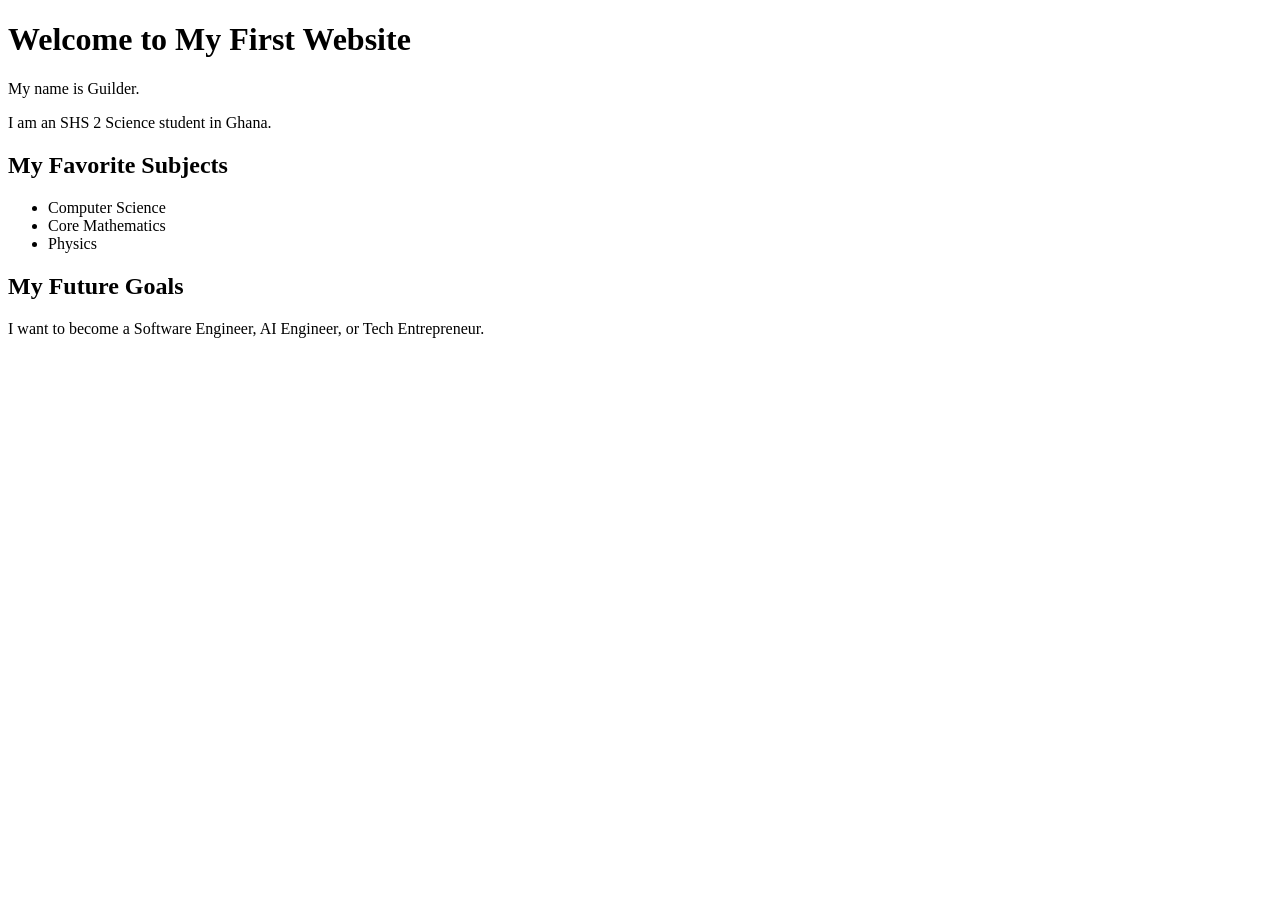
==== index.html @ b6592d39 "Create index.html" ====
<!DOCTYPE html>
<html>
<head>
    <title>My First Website</title>
</head>
<body>
    <h1>Welcome to My First Website</h1>

    <p>My name is Guilder.</p>

    <p>I am an SHS 2 Science student in Ghana.</p>

    <h2>My Favorite Subjects</h2>

    <ul>
        <li>Computer Science</li>
        <li>Core Mathematics</li>
        <li>Physics</li>
    </ul>

    <h2>My Future Goals</h2>

    <p>I want to become a Software Engineer, AI Engineer, or Tech Entrepreneur.</p>
</body>
</html>
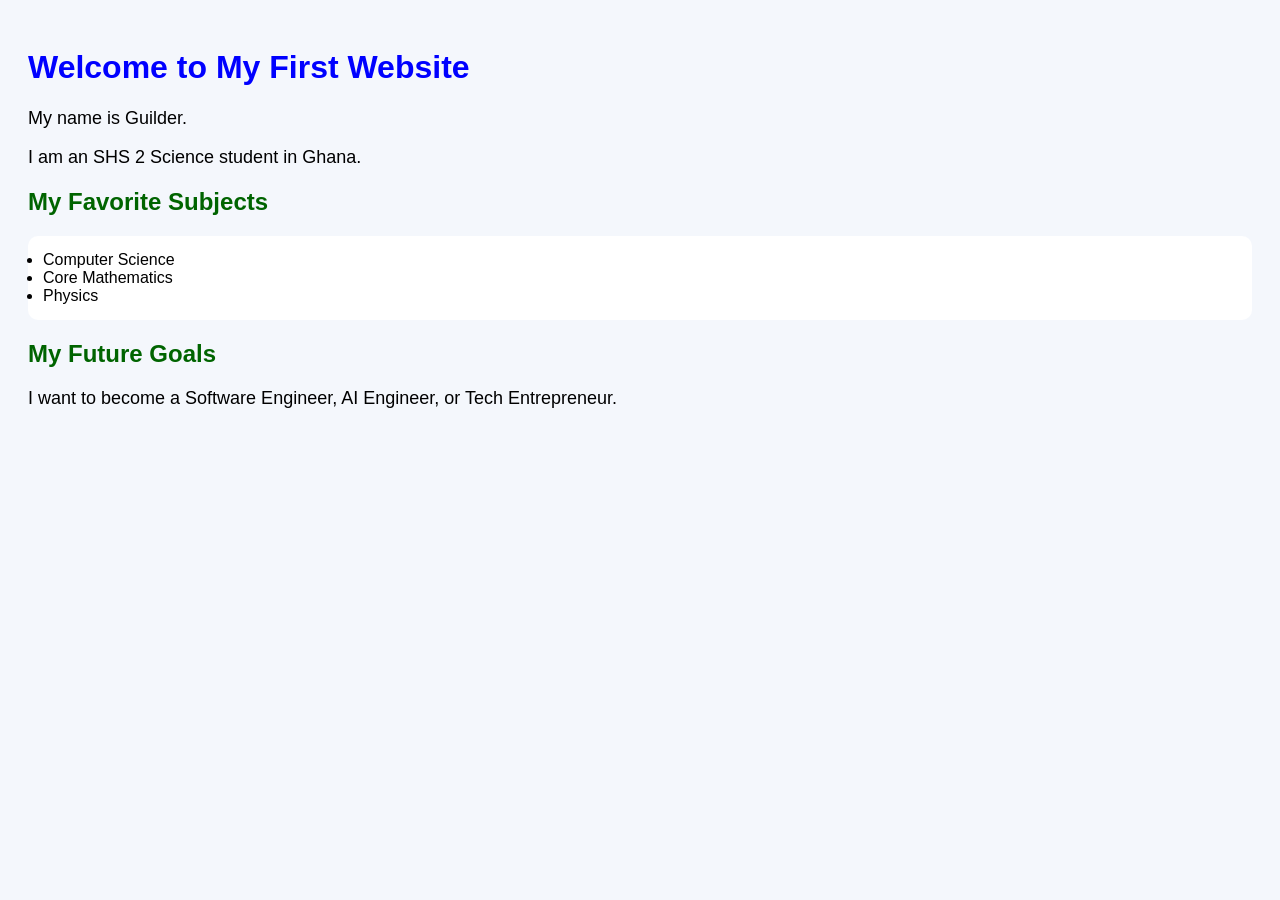
==== commit 9fcff7a4: "Update index.html" ====
--- a/index.html
+++ b/index.html
@@ -2,6 +2,7 @@
 <html>
 <head>
     <title>My First Website</title>
+    <link rel="stylesheet"href="style.css">
 </head>
 <body>
     <h1>Welcome to My First Website</h1>
--- a/style.css
+++ b/style.css
@@ -0,0 +1,23 @@
+body {
+    font-family: Arial, sans-serif;
+    background-color: #f4f7fc;
+    padding: 20px;
+}
+
+h1 {
+    color: blue;
+}
+
+h2 {
+    color: darkgreen;
+}
+
+p {
+    font-size: 18px;
+}
+
+ul {
+    background: white;
+    padding: 15px;
+    border-radius: 10px;
+}
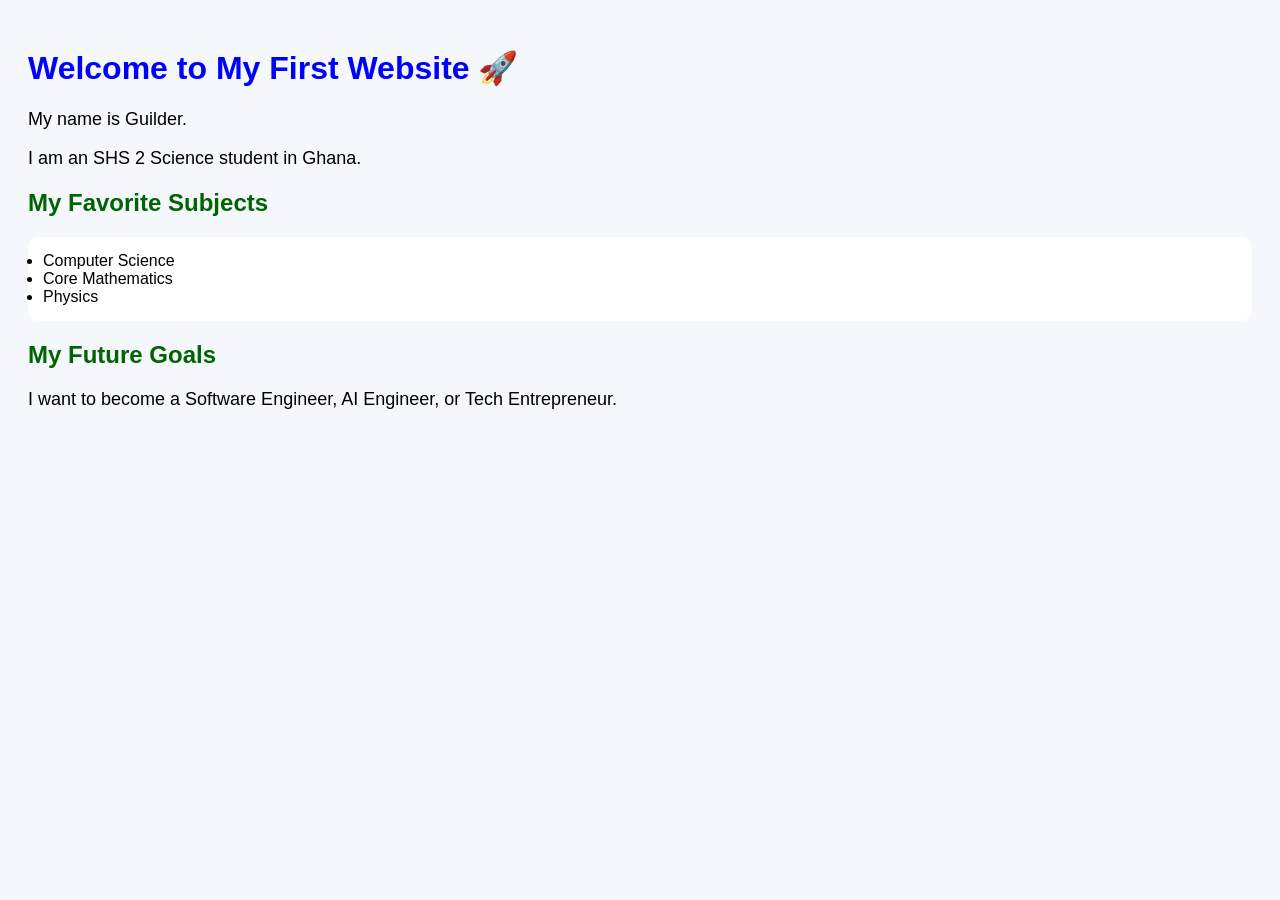
==== commit aecbde09: "Update index.html" ====
--- a/index.html
+++ b/index.html
@@ -5,7 +5,7 @@
     <link rel="stylesheet"href="style.css">
 </head>
 <body>
-    <h1>Welcome to My First Website</h1>
+    <h1>Welcome to My First Website 🚀</h1>
 
     <p>My name is Guilder.</p>
 
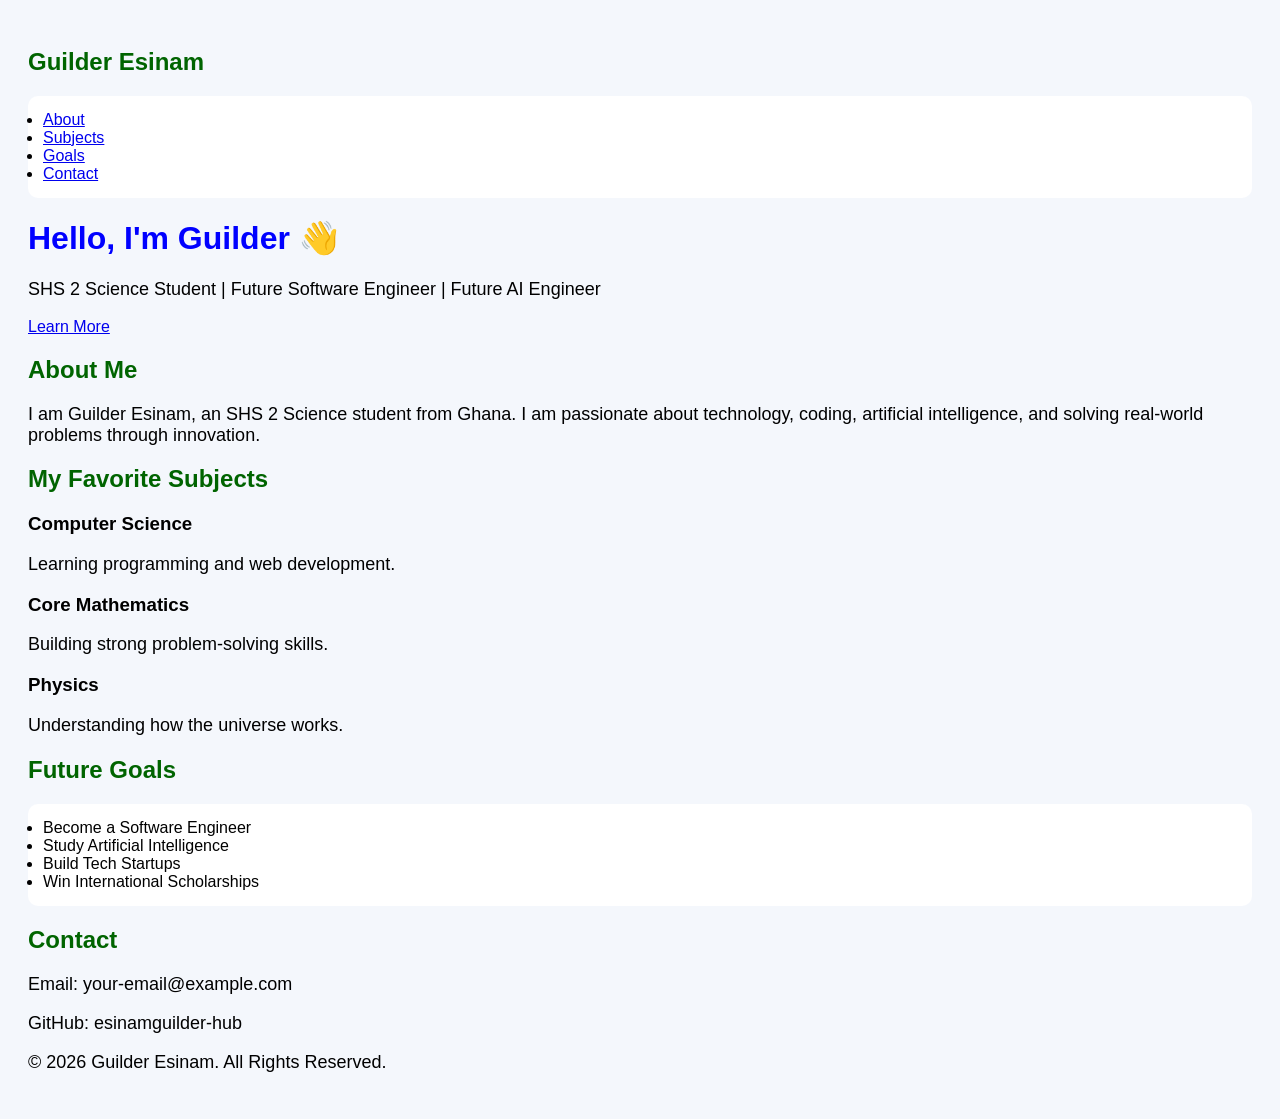
==== commit aa2674d0: "Update index.html" ====
--- a/index.html
+++ b/index.html
@@ -1,26 +1,84 @@
 <!DOCTYPE html>
-<html>
+<html lang="en">
 <head>
-    <title>My First Website</title>
-    <link rel="stylesheet"href="style.css">
+<meta charset="UTF-8">
+<meta name="viewport" content="width=device-width, initial-scale=1.0">
+<title>Guilder Esinam | Portfolio</title>
+<link rel="stylesheet" href="style.css">
 </head>
+
 <body>
-    <h1>Welcome to My First Website 🚀</h1>
 
-    <p>My name is Guilder.</p>
+<header>
+    <nav>
+        <h2>Guilder Esinam</h2>
+        <ul>
+            <li><a href="#about">About</a></li>
+            <li><a href="#subjects">Subjects</a></li>
+            <li><a href="#goals">Goals</a></li>
+            <li><a href="#contact">Contact</a></li>
+        </ul>
+    </nav>
 
-    <p>I am an SHS 2 Science student in Ghana.</p>
+    <div class="hero">
+        <h1>Hello, I'm Guilder 👋</h1>
+        <p>SHS 2 Science Student | Future Software Engineer | Future AI Engineer</p>
+        <a href="#about" class="btn">Learn More</a>
+    </div>
+</header>
 
+<section id="about">
+    <h2>About Me</h2>
+    <p>
+        I am Guilder Esinam, an SHS 2 Science student from Ghana.
+        I am passionate about technology, coding, artificial intelligence,
+        and solving real-world problems through innovation.
+    </p>
+</section>
+
+<section id="subjects">
     <h2>My Favorite Subjects</h2>
 
+    <div class="cards">
+
+        <div class="card">
+            <h3>Computer Science</h3>
+            <p>Learning programming and web development.</p>
+        </div>
+
+        <div class="card">
+            <h3>Core Mathematics</h3>
+            <p>Building strong problem-solving skills.</p>
+        </div>
+
+        <div class="card">
+            <h3>Physics</h3>
+            <p>Understanding how the universe works.</p>
+        </div>
+
+    </div>
+</section>
+
+<section id="goals">
+    <h2>Future Goals</h2>
+
     <ul>
-        <li>Computer Science</li>
-        <li>Core Mathematics</li>
-        <li>Physics</li>
+        <li>Become a Software Engineer</li>
+        <li>Study Artificial Intelligence</li>
+        <li>Build Tech Startups</li>
+        <li>Win International Scholarships</li>
     </ul>
+</section>
 
-    <h2>My Future Goals</h2>
+<section id="contact">
+    <h2>Contact</h2>
+    <p>Email: your-email@example.com</p>
+    <p>GitHub: esinamguilder-hub</p>
+</section>
 
-    <p>I want to become a Software Engineer, AI Engineer, or Tech Entrepreneur.</p>
+<footer>
+    <p>© 2026 Guilder Esinam. All Rights Reserved.</p>
+</footer>
+
 </body>
 </html>
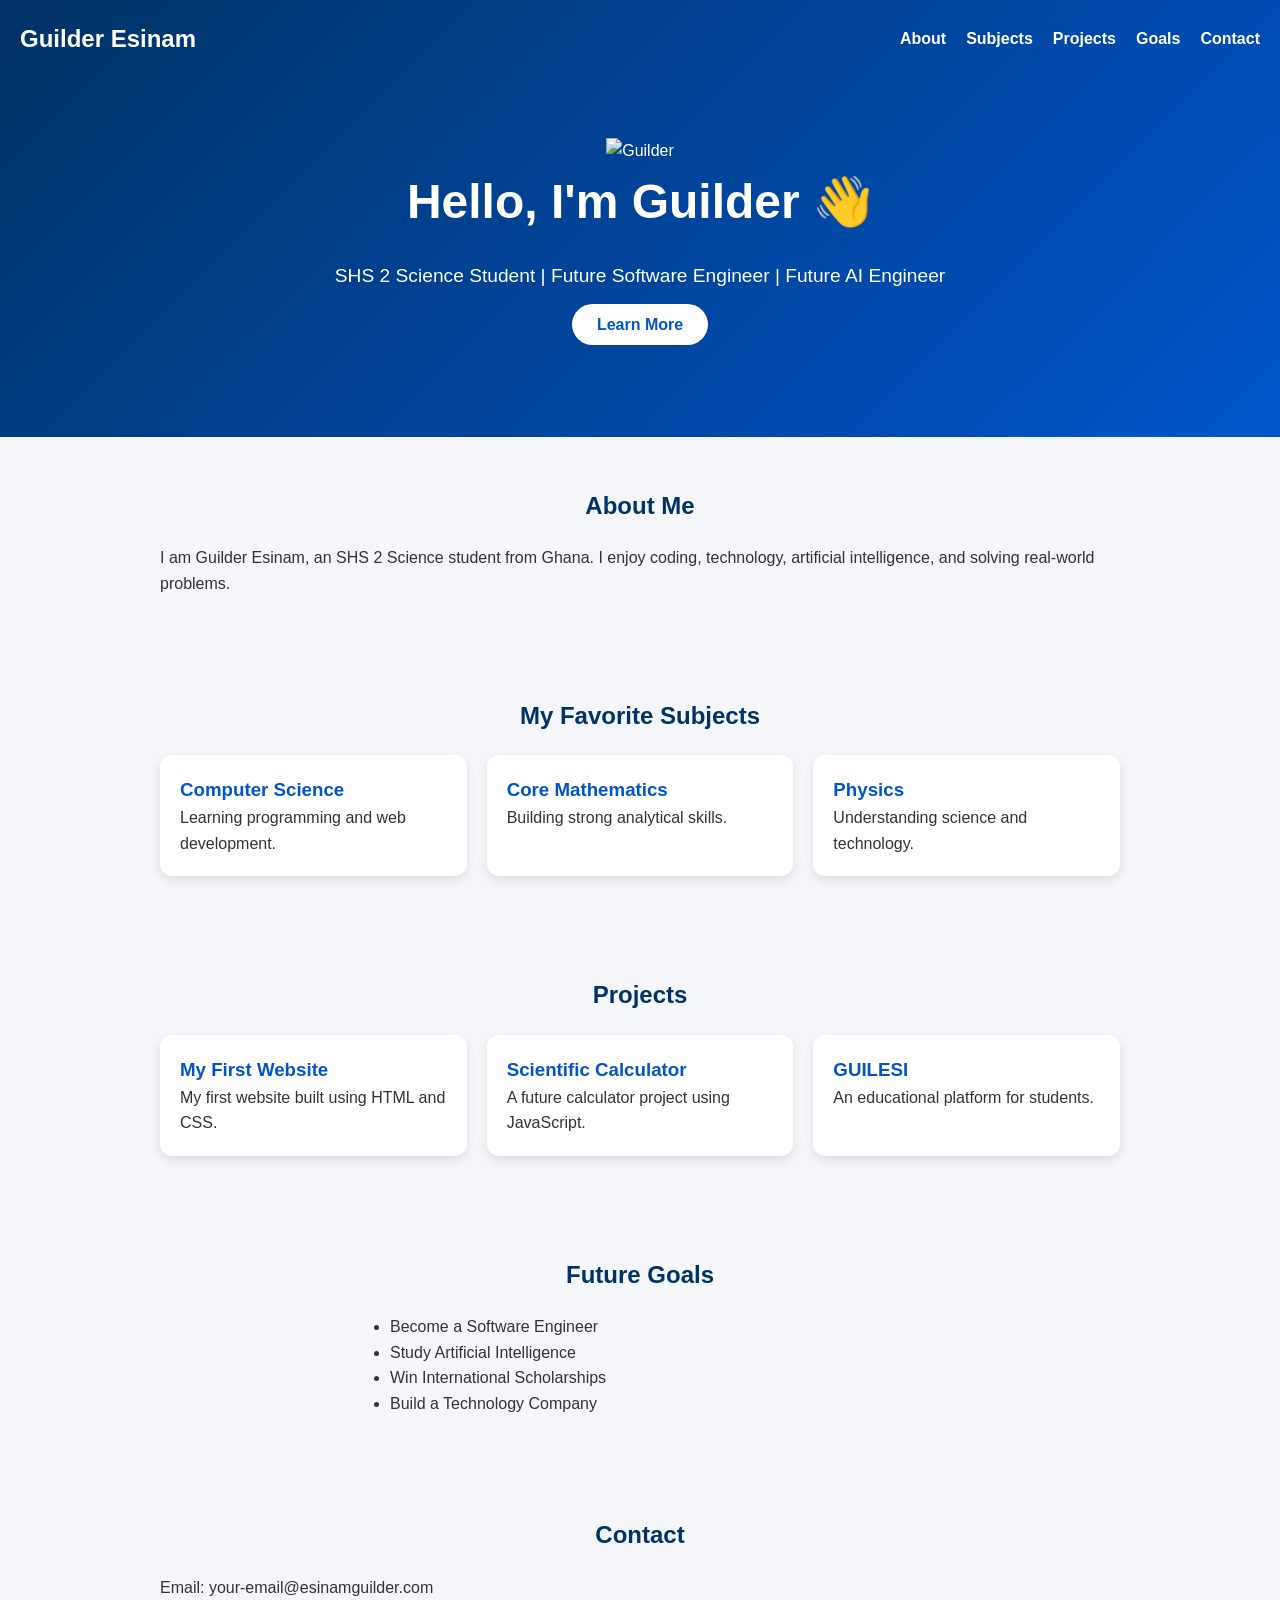
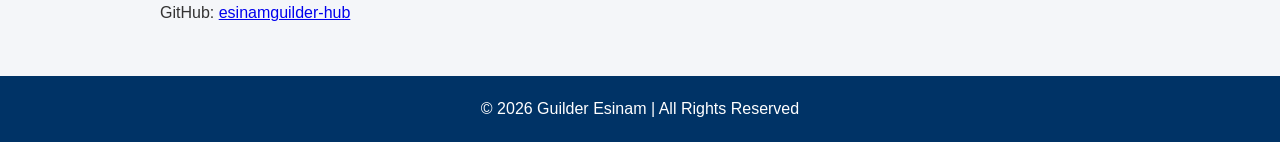
==== commit 869e08fa: "Update index.html" ====
--- a/index.html
+++ b/index.html
@@ -10,75 +10,134 @@
 <body>
 
 <header>
-    <nav>
-        <h2>Guilder Esinam</h2>
-        <ul>
-            <li><a href="#about">About</a></li>
-            <li><a href="#subjects">Subjects</a></li>
-            <li><a href="#goals">Goals</a></li>
-            <li><a href="#contact">Contact</a></li>
-        </ul>
-    </nav>
 
-    <div class="hero">
-        <h1>Hello, I'm Guilder 👋</h1>
-        <p>SHS 2 Science Student | Future Software Engineer | Future AI Engineer</p>
-        <a href="#about" class="btn">Learn More</a>
-    </div>
+<nav>
+<h2>Guilder Esinam</h2>
+
+<ul>
+<li><a href="#about">About</a></li>
+<li><a href="#subjects">Subjects</a></li>
+<li><a href="#projects">Projects</a></li>
+<li><a href="#goals">Goals</a></li>
+<li><a href="#contact">Contact</a></li>
+</ul>
+</nav>
+
+<div class="hero">
+
+<img src="profile.jpg" alt="Guilder" class="profile-pic">
+
+<h1>Hello, I'm Guilder 👋</h1>
+
+<p>
+SHS 2 Science Student |
+Future Software Engineer |
+Future AI Engineer
+</p>
+
+<a href="#about" class="btn">Learn More</a>
+
+</div>
+
 </header>
 
 <section id="about">
-    <h2>About Me</h2>
-    <p>
-        I am Guilder Esinam, an SHS 2 Science student from Ghana.
-        I am passionate about technology, coding, artificial intelligence,
-        and solving real-world problems through innovation.
-    </p>
+
+<h2>About Me</h2>
+
+<p>
+I am Guilder Esinam, an SHS 2 Science student from Ghana.
+I enjoy coding, technology, artificial intelligence,
+and solving real-world problems.
+</p>
+
 </section>
 
 <section id="subjects">
-    <h2>My Favorite Subjects</h2>
 
-    <div class="cards">
+<h2>My Favorite Subjects</h2>
 
-        <div class="card">
-            <h3>Computer Science</h3>
-            <p>Learning programming and web development.</p>
-        </div>
+<div class="cards">
 
-        <div class="card">
-            <h3>Core Mathematics</h3>
-            <p>Building strong problem-solving skills.</p>
-        </div>
+<div class="card">
+<h3>Computer Science</h3>
+<p>Learning programming and web development.</p>
+</div>
 
-        <div class="card">
-            <h3>Physics</h3>
-            <p>Understanding how the universe works.</p>
-        </div>
+<div class="card">
+<h3>Core Mathematics</h3>
+<p>Building strong analytical skills.</p>
+</div>
 
-    </div>
+<div class="card">
+<h3>Physics</h3>
+<p>Understanding science and technology.</p>
+</div>
+
+</div>
+
+</section>
+
+<section id="projects">
+
+<h2>Projects</h2>
+
+<div class="cards">
+
+<div class="card">
+<h3>My First Website</h3>
+<p>My first website built using HTML and CSS.</p>
+</div>
+
+<div class="card">
+<h3>Scientific Calculator</h3>
+<p>A future calculator project using JavaScript.</p>
+</div>
+
+<div class="card">
+<h3>GUILESI</h3>
+<p>An educational platform for students.</p>
+</div>
+
+</div>
+
 </section>
 
 <section id="goals">
-    <h2>Future Goals</h2>
 
-    <ul>
-        <li>Become a Software Engineer</li>
-        <li>Study Artificial Intelligence</li>
-        <li>Build Tech Startups</li>
-        <li>Win International Scholarships</li>
-    </ul>
+<h2>Future Goals</h2>
+
+<ul>
+<li>Become a Software Engineer</li>
+<li>Study Artificial Intelligence</li>
+<li>Win International Scholarships</li>
+<li>Build a Technology Company</li>
+</ul>
+
 </section>
 
 <section id="contact">
-    <h2>Contact</h2>
-    <p>Email: your-email@example.com</p>
-    <p>GitHub: esinamguilder-hub</p>
+
+<h2>Contact</h2>
+
+<p>Email: your-email@esinamguilder.com</p>
+
+<p>
+GitHub:
+<a href="https://github.com/esinamguilder-hub" target="_blank">
+esinamguilder-hub
+</a>
+</p>
+
 </section>
 
 <footer>
-    <p>© 2026 Guilder Esinam. All Rights Reserved.</p>
+
+<p>
+© 2026 Guilder Esinam | All Rights Reserved
+</p>
+
 </footer>
 
 </body>
-</html>
+    </html>
--- a/style.css
+++ b/style.css
@@ -1,23 +1,101 @@
-body {
-    font-family: Arial, sans-serif;
-    background-color: #f4f7fc;
-    padding: 20px;
+*{
+    margin:0;
+    padding:0;
+    box-sizing:border-box;
 }
 
-h1 {
-    color: blue;
+body{
+    font-family:Arial, sans-serif;
+    background:#f4f6f9;
+    color:#333;
+    line-height:1.6;
 }
 
-h2 {
-    color: darkgreen;
+header{
+    background:linear-gradient(135deg,#003366,#0055cc);
+    color:white;
+    padding:20px;
 }
 
-p {
-    font-size: 18px;
+nav{
+    display:flex;
+    justify-content:space-between;
+    align-items:center;
+    flex-wrap:wrap;
 }
 
-ul {
-    background: white;
-    padding: 15px;
-    border-radius: 10px;
+nav ul{
+    list-style:none;
+    display:flex;
+    gap:20px;
 }
+
+nav a{
+    color:white;
+    text-decoration:none;
+    font-weight:bold;
+}
+
+.hero{
+    text-align:center;
+    padding:80px 20px;
+}
+
+.hero h1{
+    font-size:3rem;
+}
+
+.hero p{
+    margin:20px 0;
+    font-size:1.2rem;
+}
+
+.btn{
+    background:white;
+    color:#0055cc;
+    padding:12px 25px;
+    text-decoration:none;
+    border-radius:30px;
+    font-weight:bold;
+}
+
+section{
+    padding:50px 20px;
+    max-width:1000px;
+    margin:auto;
+}
+
+section h2{
+    text-align:center;
+    margin-bottom:20px;
+    color:#003366;
+}
+
+.cards{
+    display:grid;
+    grid-template-columns:repeat(auto-fit,minmax(250px,1fr));
+    gap:20px;
+}
+
+.card{
+    background:white;
+    padding:20px;
+    border-radius:12px;
+    box-shadow:0 4px 10px rgba(0,0,0,0.1);
+}
+
+.card h3{
+    color:#0055cc;
+}
+
+#goals ul{
+    max-width:500px;
+    margin:auto;
+}
+
+footer{
+    text-align:center;
+    background:#003366;
+    color:white;
+    padding:20px;
+}
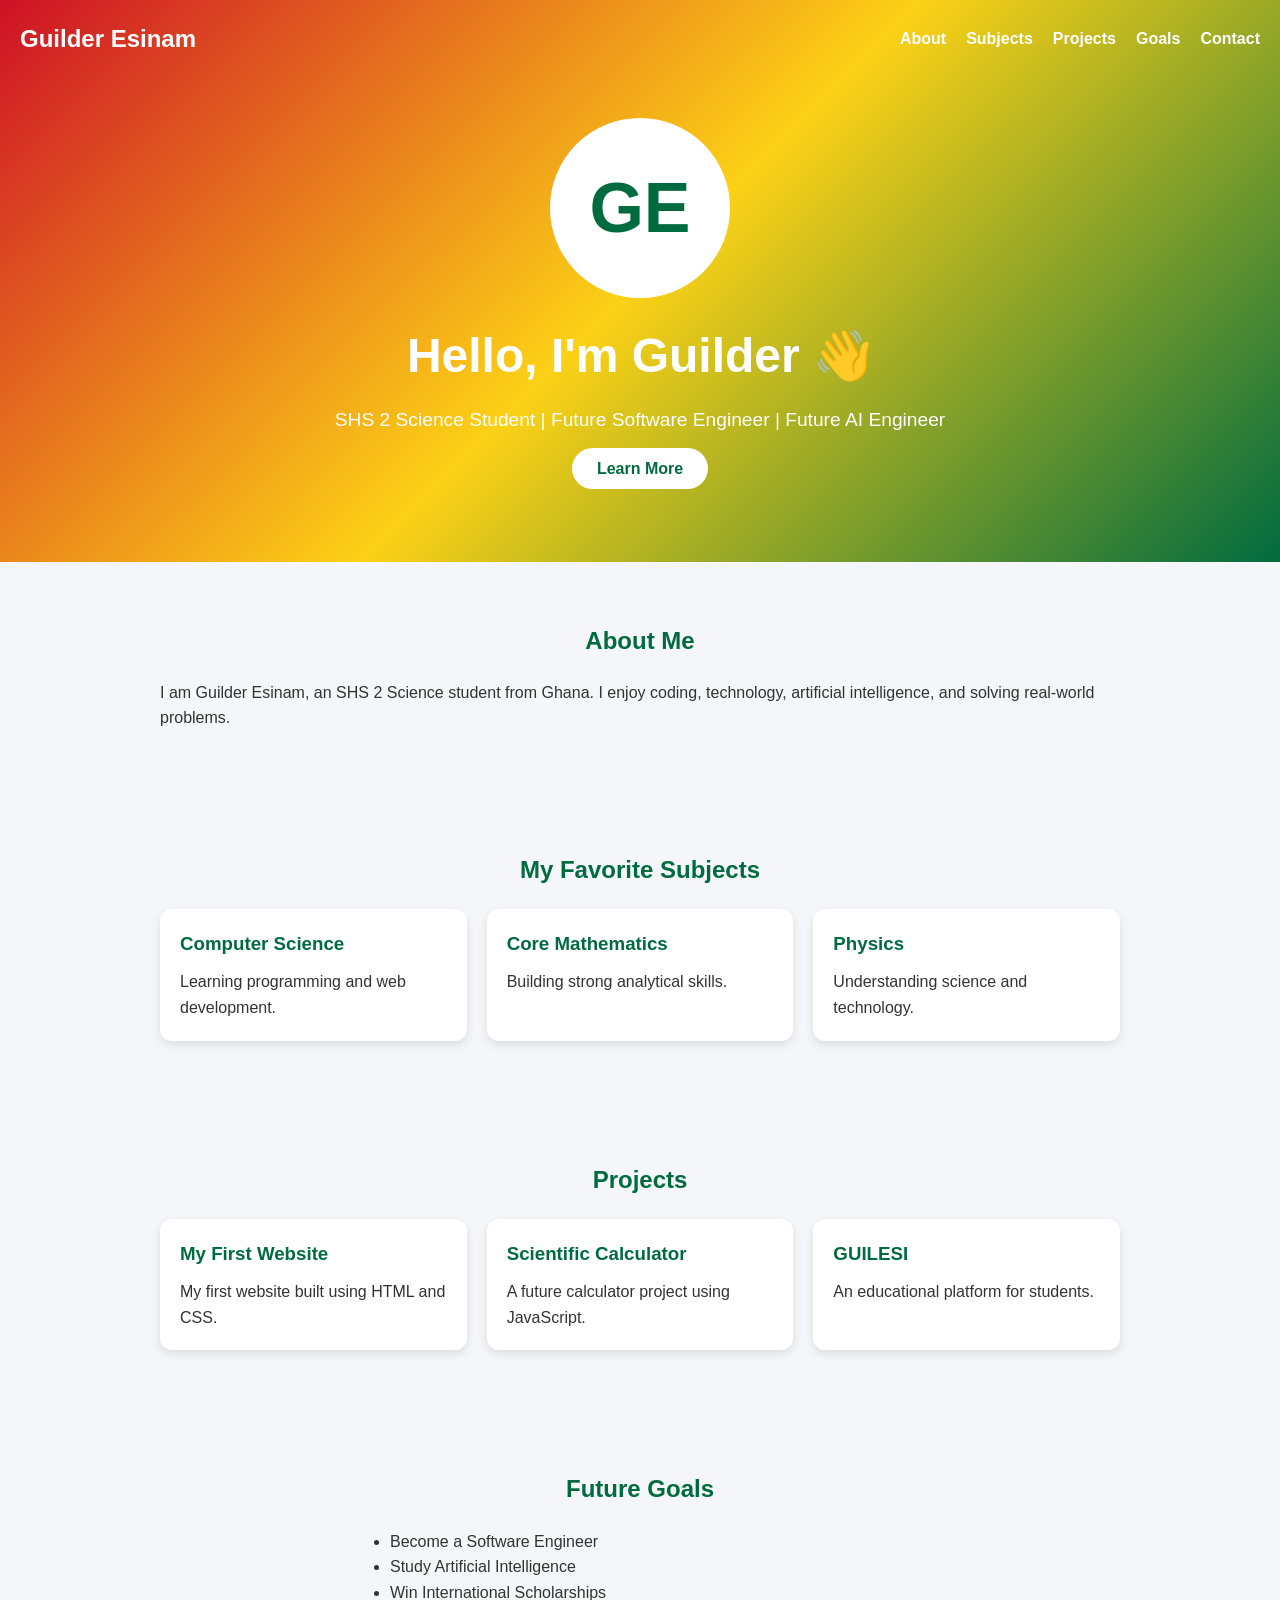
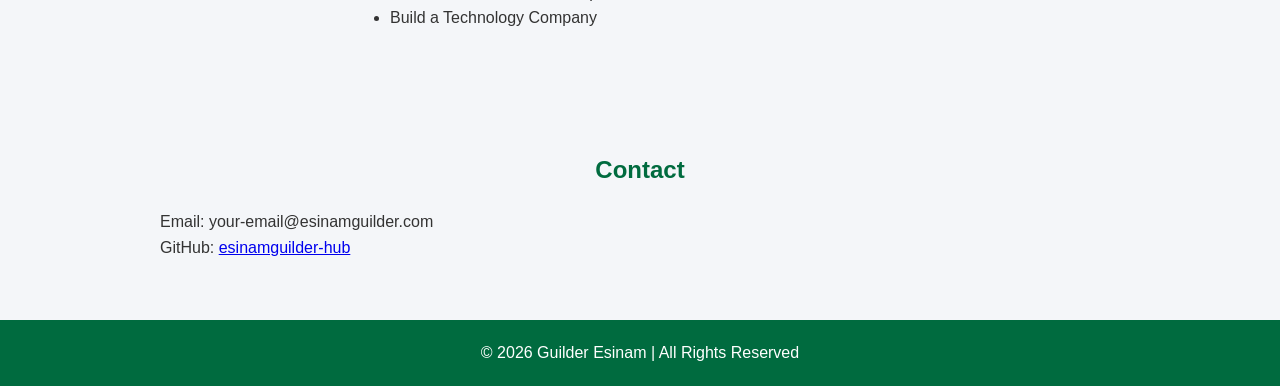
==== commit fd9f0096: "Update index.html" ====
--- a/index.html
+++ b/index.html
@@ -24,8 +24,9 @@
 </nav>
 
 <div class="hero">
+    <div class="avatar">GE</div>
 
-<img src="profile.jpg" alt="Guilder" class="profile-pic">
+
 
 <h1>Hello, I'm Guilder 👋</h1>
 
--- a/style.css
+++ b/style.css
@@ -1,101 +1,131 @@
 *{
-    margin:0;
-    padding:0;
-    box-sizing:border-box;
+margin:0;
+padding:0;
+box-sizing:border-box;
 }
 
 body{
-    font-family:Arial, sans-serif;
-    background:#f4f6f9;
-    color:#333;
-    line-height:1.6;
+font-family:Arial,sans-serif;
+background:#f4f6f9;
+color:#333;
+line-height:1.6;
 }
 
 header{
-    background:linear-gradient(135deg,#003366,#0055cc);
-    color:white;
-    padding:20px;
+background:linear-gradient(
+135deg,
+#ce1126,
+#fcd116,
+#006b3f
+);
+color:white;
+padding:20px;
 }
 
 nav{
-    display:flex;
-    justify-content:space-between;
-    align-items:center;
-    flex-wrap:wrap;
+display:flex;
+justify-content:space-between;
+align-items:center;
+flex-wrap:wrap;
 }
 
 nav ul{
-    list-style:none;
-    display:flex;
-    gap:20px;
+list-style:none;
+display:flex;
+gap:20px;
 }
 
 nav a{
-    color:white;
-    text-decoration:none;
-    font-weight:bold;
+color:white;
+text-decoration:none;
+font-weight:bold;
 }
 
 .hero{
-    text-align:center;
-    padding:80px 20px;
+text-align:center;
+padding:60px 20px;
+}
+
+.profile-pic{
+width:180px;
+height:180px;
+border-radius:50%;
+object-fit:cover;
+border:5px solid white;
+margin-bottom:20px;
 }
 
 .hero h1{
-    font-size:3rem;
+font-size:3rem;
+margin-bottom:10px;
 }
 
 .hero p{
-    margin:20px 0;
-    font-size:1.2rem;
+font-size:1.2rem;
+margin-bottom:20px;
 }
 
 .btn{
-    background:white;
-    color:#0055cc;
-    padding:12px 25px;
-    text-decoration:none;
-    border-radius:30px;
-    font-weight:bold;
+background:white;
+color:#006b3f;
+padding:12px 25px;
+text-decoration:none;
+border-radius:30px;
+font-weight:bold;
 }
 
 section{
-    padding:50px 20px;
-    max-width:1000px;
-    margin:auto;
+padding:60px 20px;
+max-width:1000px;
+margin:auto;
 }
 
 section h2{
-    text-align:center;
-    margin-bottom:20px;
-    color:#003366;
+text-align:center;
+margin-bottom:20px;
+color:#006b3f;
 }
 
 .cards{
-    display:grid;
-    grid-template-columns:repeat(auto-fit,minmax(250px,1fr));
-    gap:20px;
+display:grid;
+grid-template-columns:repeat(auto-fit,minmax(250px,1fr));
+gap:20px;
 }
 
 .card{
-    background:white;
-    padding:20px;
-    border-radius:12px;
-    box-shadow:0 4px 10px rgba(0,0,0,0.1);
+background:white;
+padding:20px;
+border-radius:12px;
+box-shadow:0 4px 10px rgba(0,0,0,0.1);
 }
 
 .card h3{
-    color:#0055cc;
+margin-bottom:10px;
+color:#006b3f;
 }
 
 #goals ul{
-    max-width:500px;
-    margin:auto;
+max-width:500px;
+margin:auto;
 }
 
 footer{
-    text-align:center;
-    background:#003366;
-    color:white;
-    padding:20px;
+background:#006b3f;
+color:white;
+text-align:center;
+padding:20px;
 }
+.avatar{
+width:180px;
+height:180px;
+border-radius:50%;
+background:white;
+color:#006b3f;
+font-size:70px;
+font-weight:bold;
+display:flex;
+justify-content:center;
+align-items:center;
+margin:0 auto 20px;
+border:5px solid white;
+  }
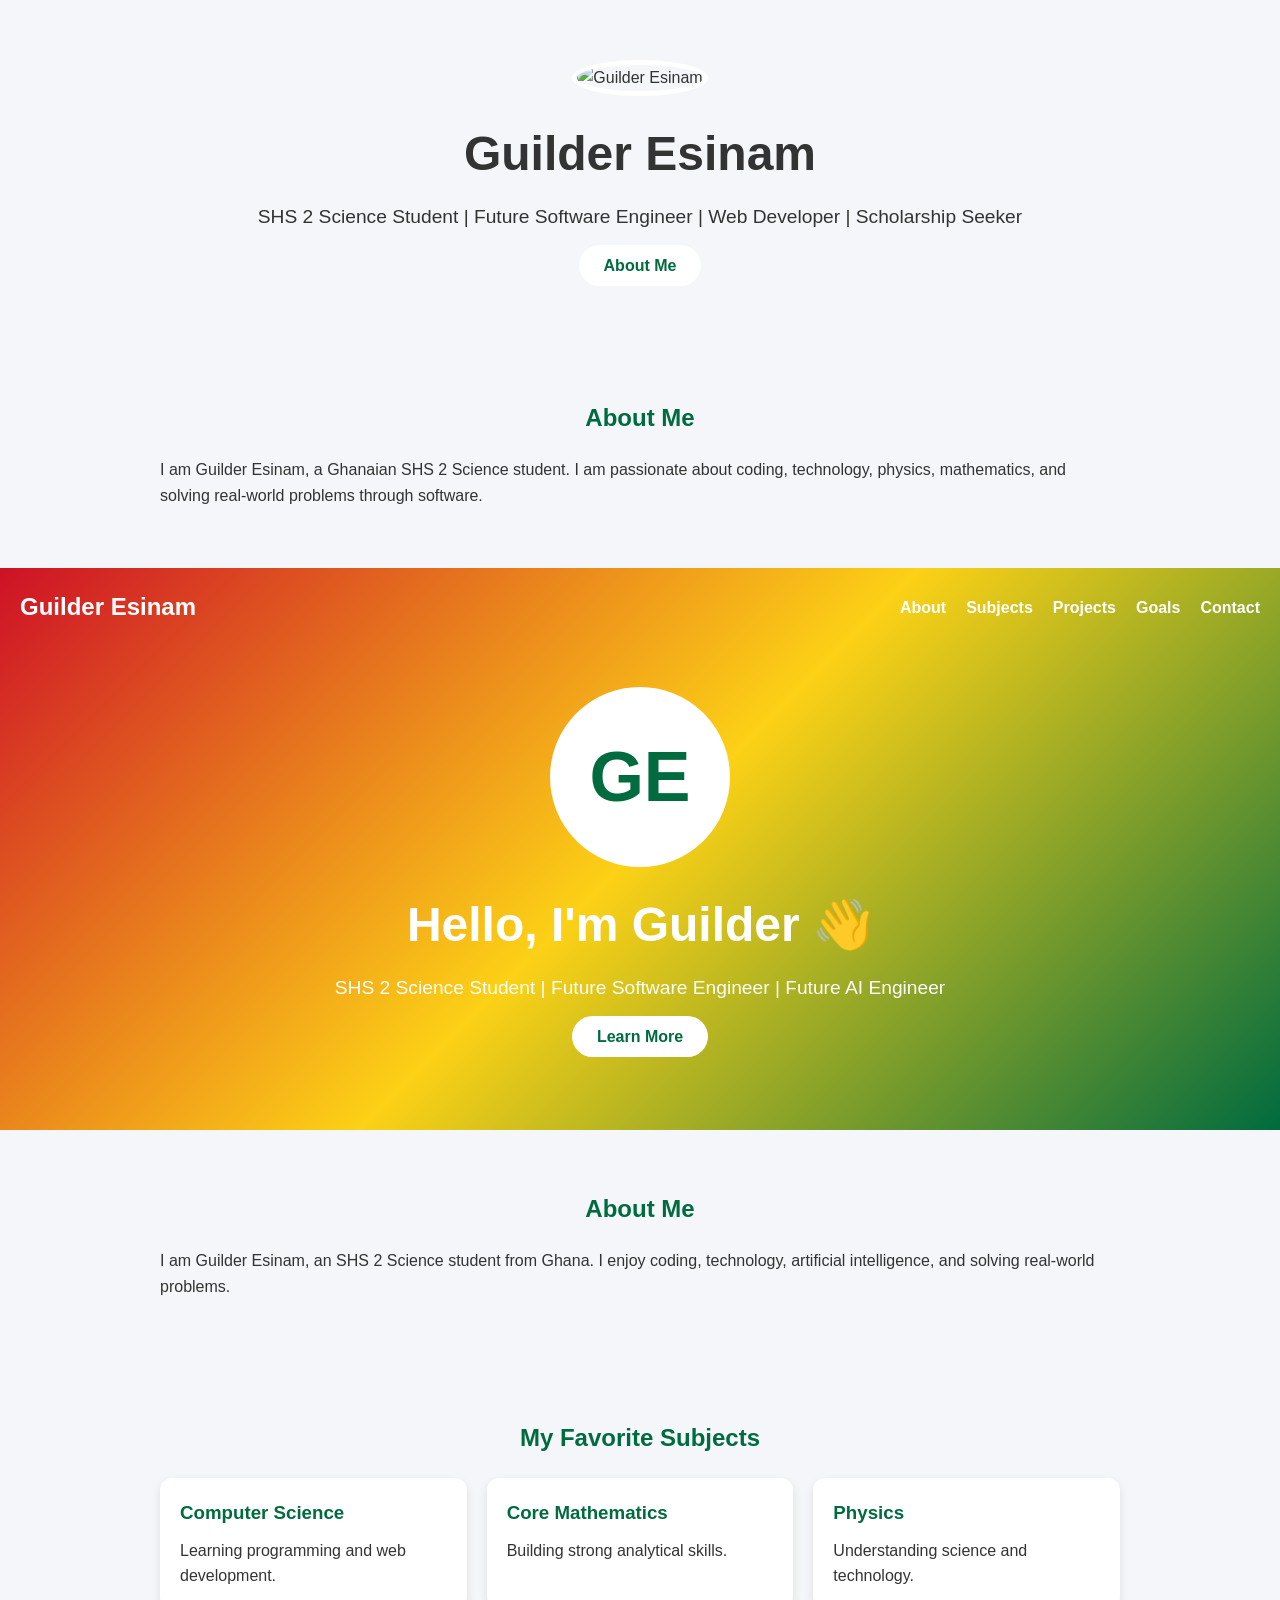
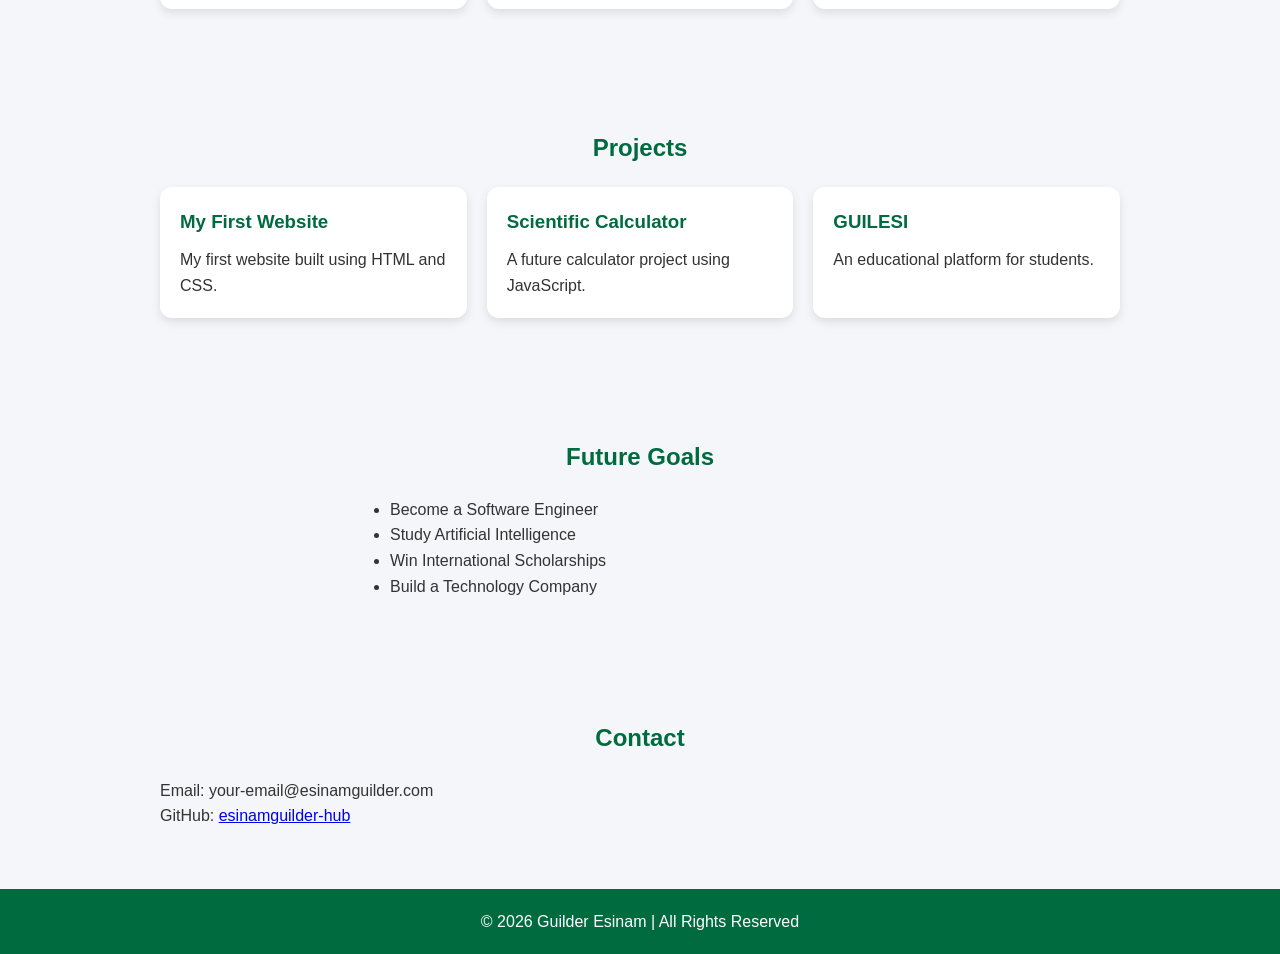
==== commit 98396e5e: "Update index.html" ====
--- a/index.html
+++ b/index.html
@@ -8,6 +8,28 @@
 </head>
 
 <body>
+    <section class="hero">
+    <img src="profile.jpg" alt="Guilder Esinam" class="profile-pic">
+
+    <h1>Guilder Esinam</h1>
+
+    <p>
+        SHS 2 Science Student | Future Software Engineer |
+        Web Developer | Scholarship Seeker
+    </p>
+
+    <a href="#about" class="btn">About Me</a>
+</section>
+
+<section id="about">
+    <h2>About Me</h2>
+
+    <p>
+        I am Guilder Esinam, a Ghanaian SHS 2 Science student.
+        I am passionate about coding, technology, physics,
+        mathematics, and solving real-world problems through software.
+    </p>
+</section>
 
 <header>
 
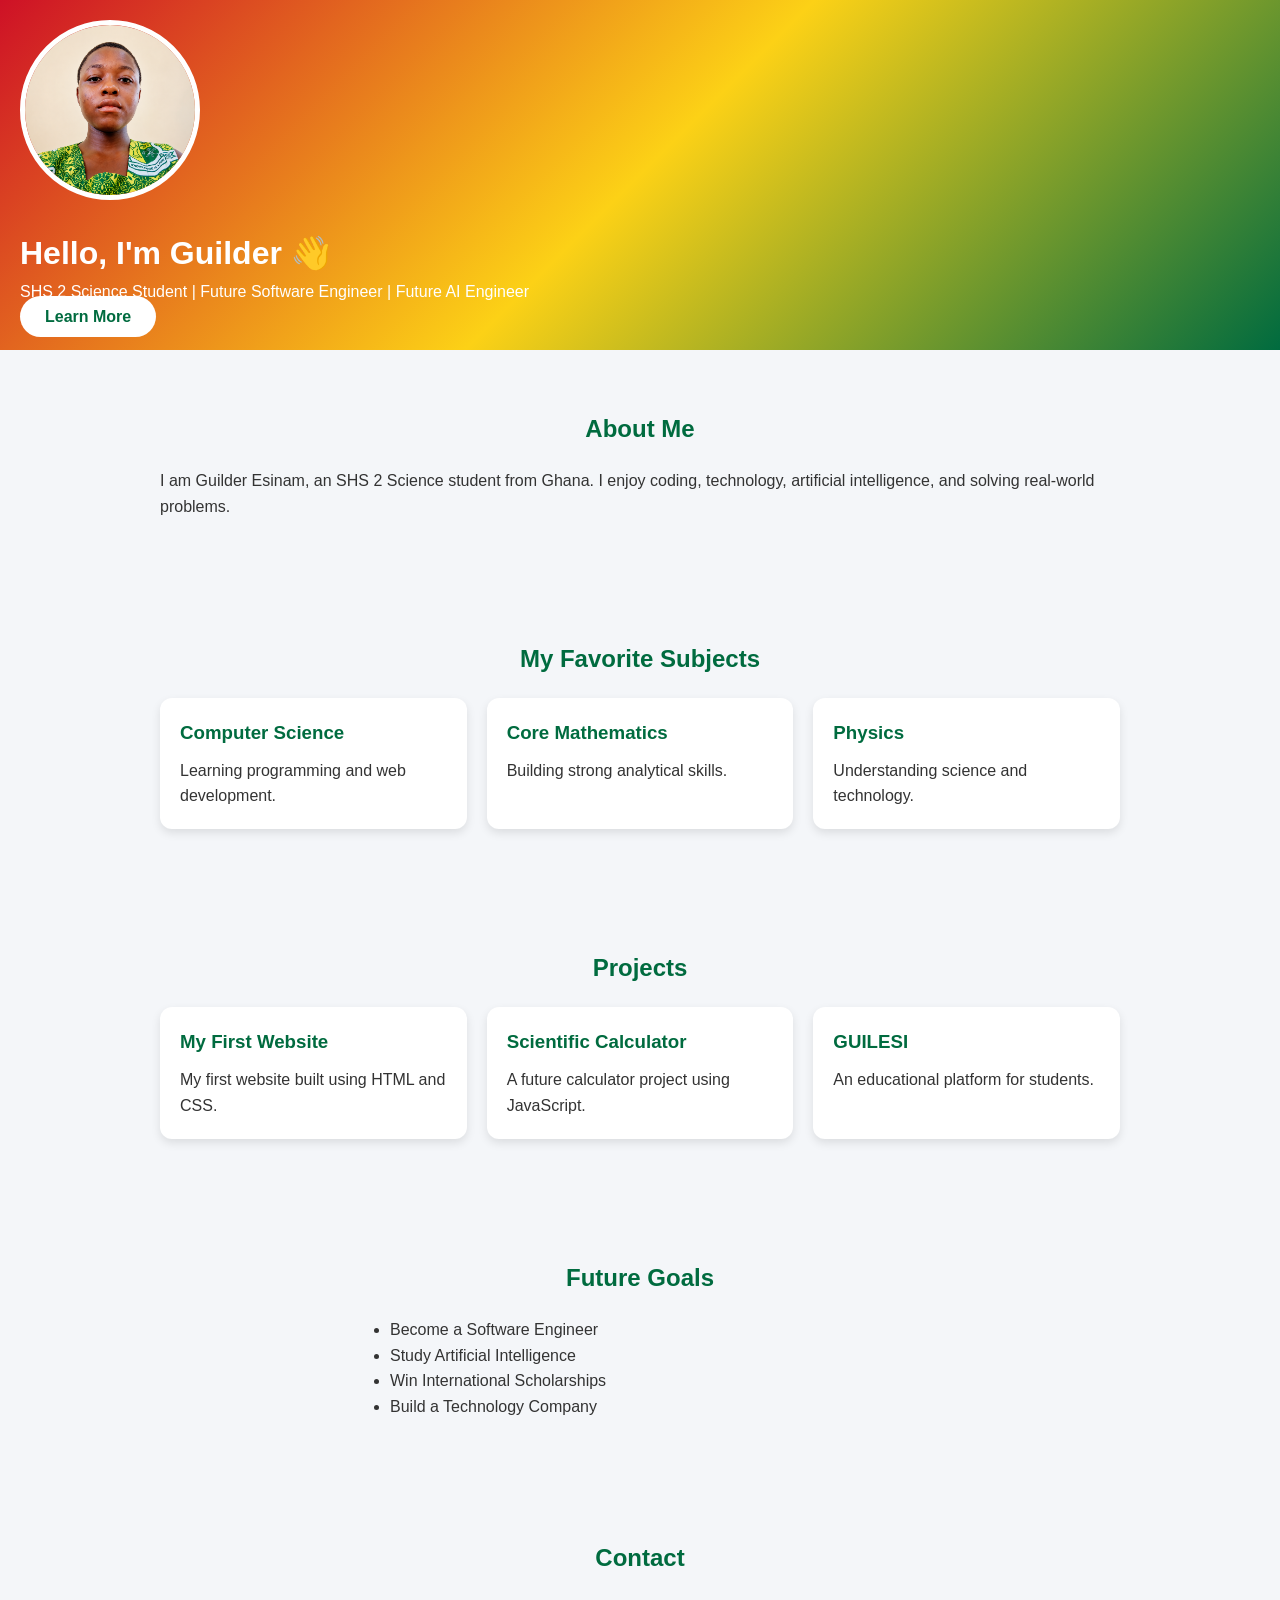
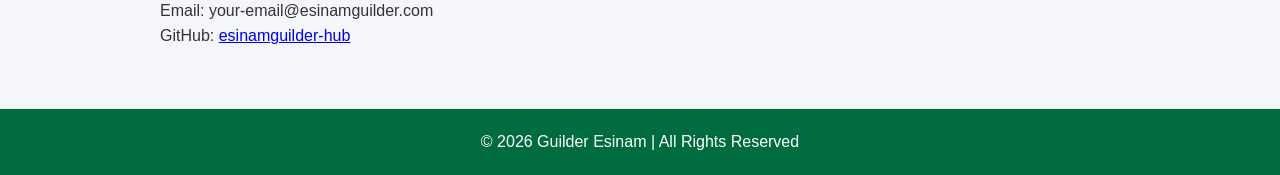
==== commit 89c33ebd: "Update index.html" ====
--- a/index.html
+++ b/index.html
@@ -8,47 +8,9 @@
 </head>
 
 <body>
-    <section class="hero">
-    <img src="profile.jpg" alt="Guilder Esinam" class="profile-pic">
-
-    <h1>Guilder Esinam</h1>
-
-    <p>
-        SHS 2 Science Student | Future Software Engineer |
-        Web Developer | Scholarship Seeker
-    </p>
-
-    <a href="#about" class="btn">About Me</a>
-</section>
-
-<section id="about">
-    <h2>About Me</h2>
-
-    <p>
-        I am Guilder Esinam, a Ghanaian SHS 2 Science student.
-        I am passionate about coding, technology, physics,
-        mathematics, and solving real-world problems through software.
-    </p>
-</section>
-
 <header>
-
-<nav>
-<h2>Guilder Esinam</h2>
-
-<ul>
-<li><a href="#about">About</a></li>
-<li><a href="#subjects">Subjects</a></li>
-<li><a href="#projects">Projects</a></li>
-<li><a href="#goals">Goals</a></li>
-<li><a href="#contact">Contact</a></li>
-</ul>
-</nav>
-
-<div class="hero">
-    <div class="avatar">GE</div>
-
-
+<div>
+<img src="profile.png" alt="Guilder Esinam" class="profile-pic">
 
 <h1>Hello, I'm Guilder 👋</h1>
 
